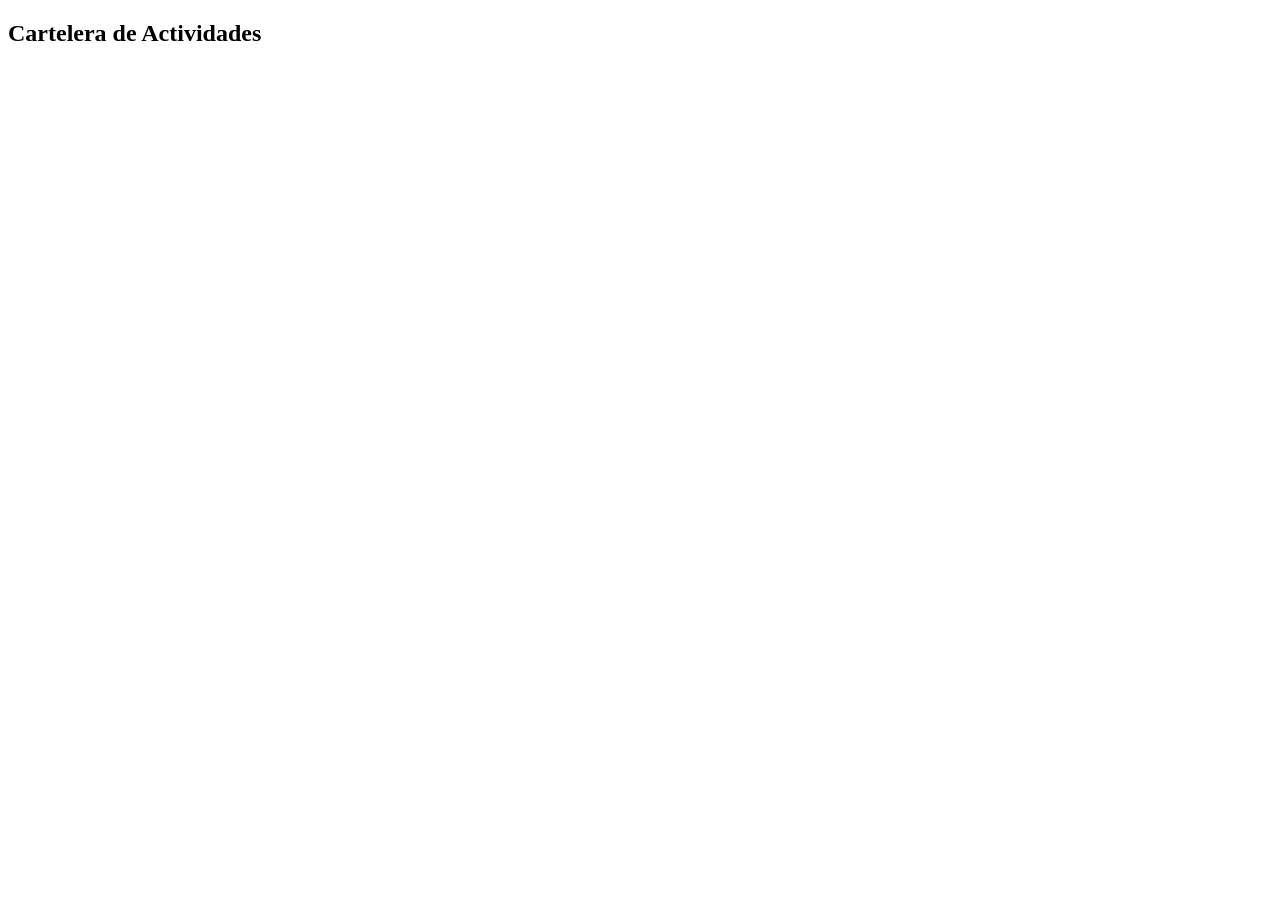
==== cartelera.html @ 78a65476 "Creacion de index:     - Creacion de header     - Uso de bootstrap     - Creacion de footer Creacion" ====
<!DOCTYPE html>
<html lang="en">
<head>
    <meta charset="UTF-8">
    <meta name="viewport" content="width=device-width, initial-scale=1.0">
    <title>Cartelera - Centro Cultural Puerto Abierto</title>
</head>
<body>
    <section class="container mt-5">
        <h2>Cartelera de Actividades</h2>
        <div></div>
    </section>
</body>
</html>
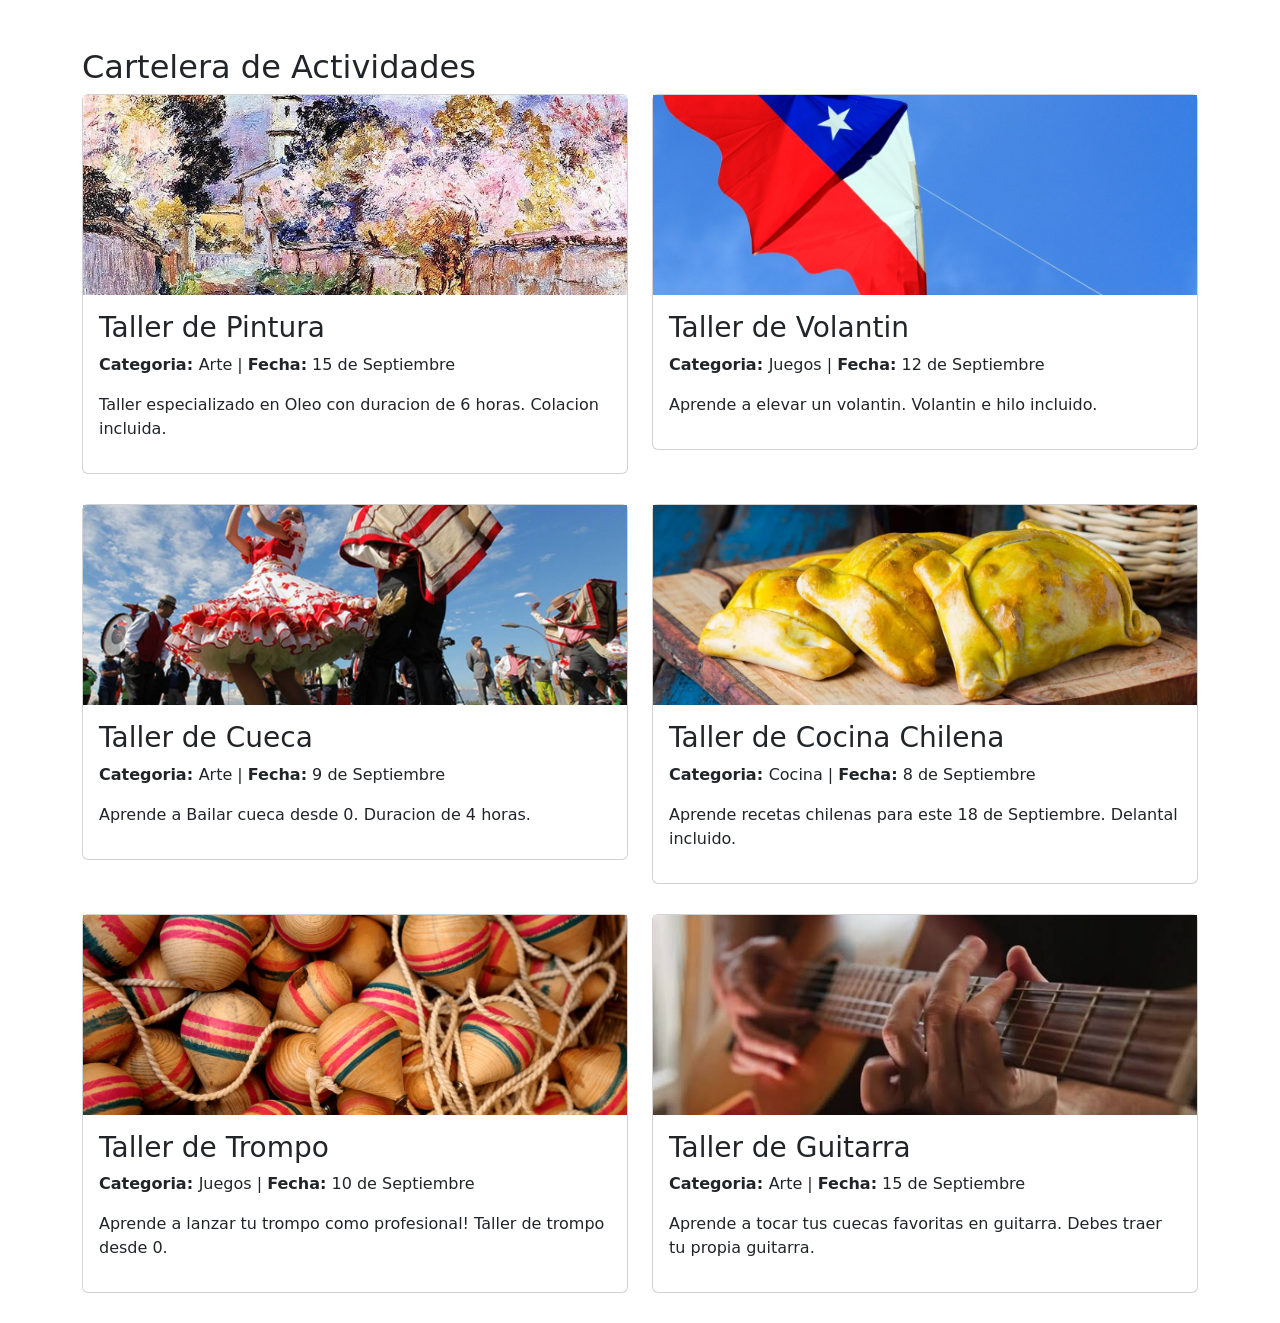
==== commit e87011ba: "Creacion de actividades en cartelera" ====
--- a/cartelera.html
+++ b/cartelera.html
@@ -4,11 +4,82 @@
     <meta charset="UTF-8">
     <meta name="viewport" content="width=device-width, initial-scale=1.0">
     <title>Cartelera - Centro Cultural Puerto Abierto</title>
+    <link rel="stylesheet" href="css/bootstrap.css">
+    <link rel="stylesheet" href="css/styles.css">
 </head>
 <body>
     <section class="container mt-5">
         <h2>Cartelera de Actividades</h2>
-        <div></div>
+        <div class="row">
+            <!-- Actividad 1 -->
+            <div class="col-md-6">
+                <div class="card">
+                    <img class="foto-actividad" src="./img/tallerpintura.jpg" alt="Taller de Pintura">
+                    <div class="card-body">
+                        <h3>Taller de Pintura</h3>
+                        <p><strong>Categoria: </strong> Arte | <strong>Fecha:</strong> 15 de Septiembre</p>
+                        <p>Taller especializado en Oleo con duracion de 6 horas. Colacion incluida.</p>
+                    </div>
+                </div>
+            </div>
+            <!-- Actividad 2 -->
+            <div class="col-md-6">
+                <div class="card">
+                    <img class="foto-actividad" src="./img/volantin.jpg" alt="Taller de Volantin">
+                    <div class="card-body">
+                        <h3>Taller de Volantin</h3>
+                        <p><strong>Categoria: </strong> Juegos | <strong>Fecha:</strong> 12 de Septiembre</p>
+                        <p>Aprende a elevar un volantin. Volantin e hilo incluido.</p>
+                    </div>
+                </div>
+            </div>
+            <!-- Actividad 3 -->
+            <div class="col-md-6">
+                <div class="card">
+                    <img class="foto-actividad" src="./img/cueca.jpg" alt="Taller de Cueca">
+                    <div class="card-body">
+                        <h3>Taller de Cueca</h3>
+                        <p><strong>Categoria: </strong> Arte | <strong>Fecha:</strong> 9 de Septiembre</p>
+                        <p>Aprende a Bailar cueca desde 0. Duracion de 4 horas. </p>
+                    </div>
+                </div>
+            </div>
+            <!-- Actividad 4 -->
+            <div class="col-md-6">
+                <div class="card">
+                    <img class="foto-actividad" src="./img/cocina.jpg" alt="Taller de Cocina Chilena">
+                    <div class="card-body">
+                        <h3>Taller de Cocina Chilena</h3>
+                        <p><strong>Categoria: </strong> Cocina | <strong>Fecha:</strong> 8 de Septiembre</p>
+                        <p>Aprende recetas chilenas para este 18 de Septiembre. Delantal incluido.</p>
+                    </div>
+                </div>
+            </div>
+            <!-- Actividad 5 -->
+            <div class="col-md-6">
+                <div class="card">
+                    <img class="foto-actividad" src="./img/trompo.webp" alt="Taller de Trompo">
+                    <div class="card-body">
+                        <h3>Taller de Trompo</h3>
+                        <p><strong>Categoria: </strong> Juegos | <strong>Fecha:</strong> 10 de Septiembre</p>
+                        <p>Aprende a lanzar tu trompo como profesional! Taller de trompo desde 0.</p>
+                    </div>
+                </div>
+            </div>
+            <!-- Actividad 6 -->
+            <div class="col-md-6">
+                <div class="card">
+                    <img class="foto-actividad" src="./img/guitarra.jpg" alt="Taller de Guitarra">
+                    <div class="card-body">
+                        <h3>Taller de Guitarra</h3>
+                        <p><strong>Categoria: </strong> Arte | <strong>Fecha:</strong> 15 de Septiembre</p>
+                        <p>Aprende a tocar tus cuecas favoritas en guitarra. Debes traer tu propia guitarra.</p>
+                    </div>
+                </div>
+            </div>
+        </div>
     </section>
+    <script src="https://cdn.jsdelivr.net/npm/@popperjs/core@2.11.8/dist/umd/popper.min.js" integrity="sha384-I7E8VVD/ismYTF4hNIPjVp/Zjvgyol6VFvRkX/vR+Vc4jQkC+hVqc2pM8ODewa9r" crossorigin="anonymous"></script>
+    <script src="https://cdn.jsdelivr.net/npm/bootstrap@5.3.8/dist/js/bootstrap.min.js" integrity="sha384-G/EV+4j2dNv+tEPo3++6LCgdCROaejBqfUeNjuKAiuXbjrxilcCdDz6ZAVfHWe1Y" crossorigin="anonymous"></script>
 </body>
 </html>
--- a/css/styles.css
+++ b/css/styles.css
@@ -0,0 +1,9 @@
+.card {
+    margin-bottom: 30px;
+}
+
+.card img {
+    height: 200px;
+    width: 100%;
+    object-fit: cover;
+}
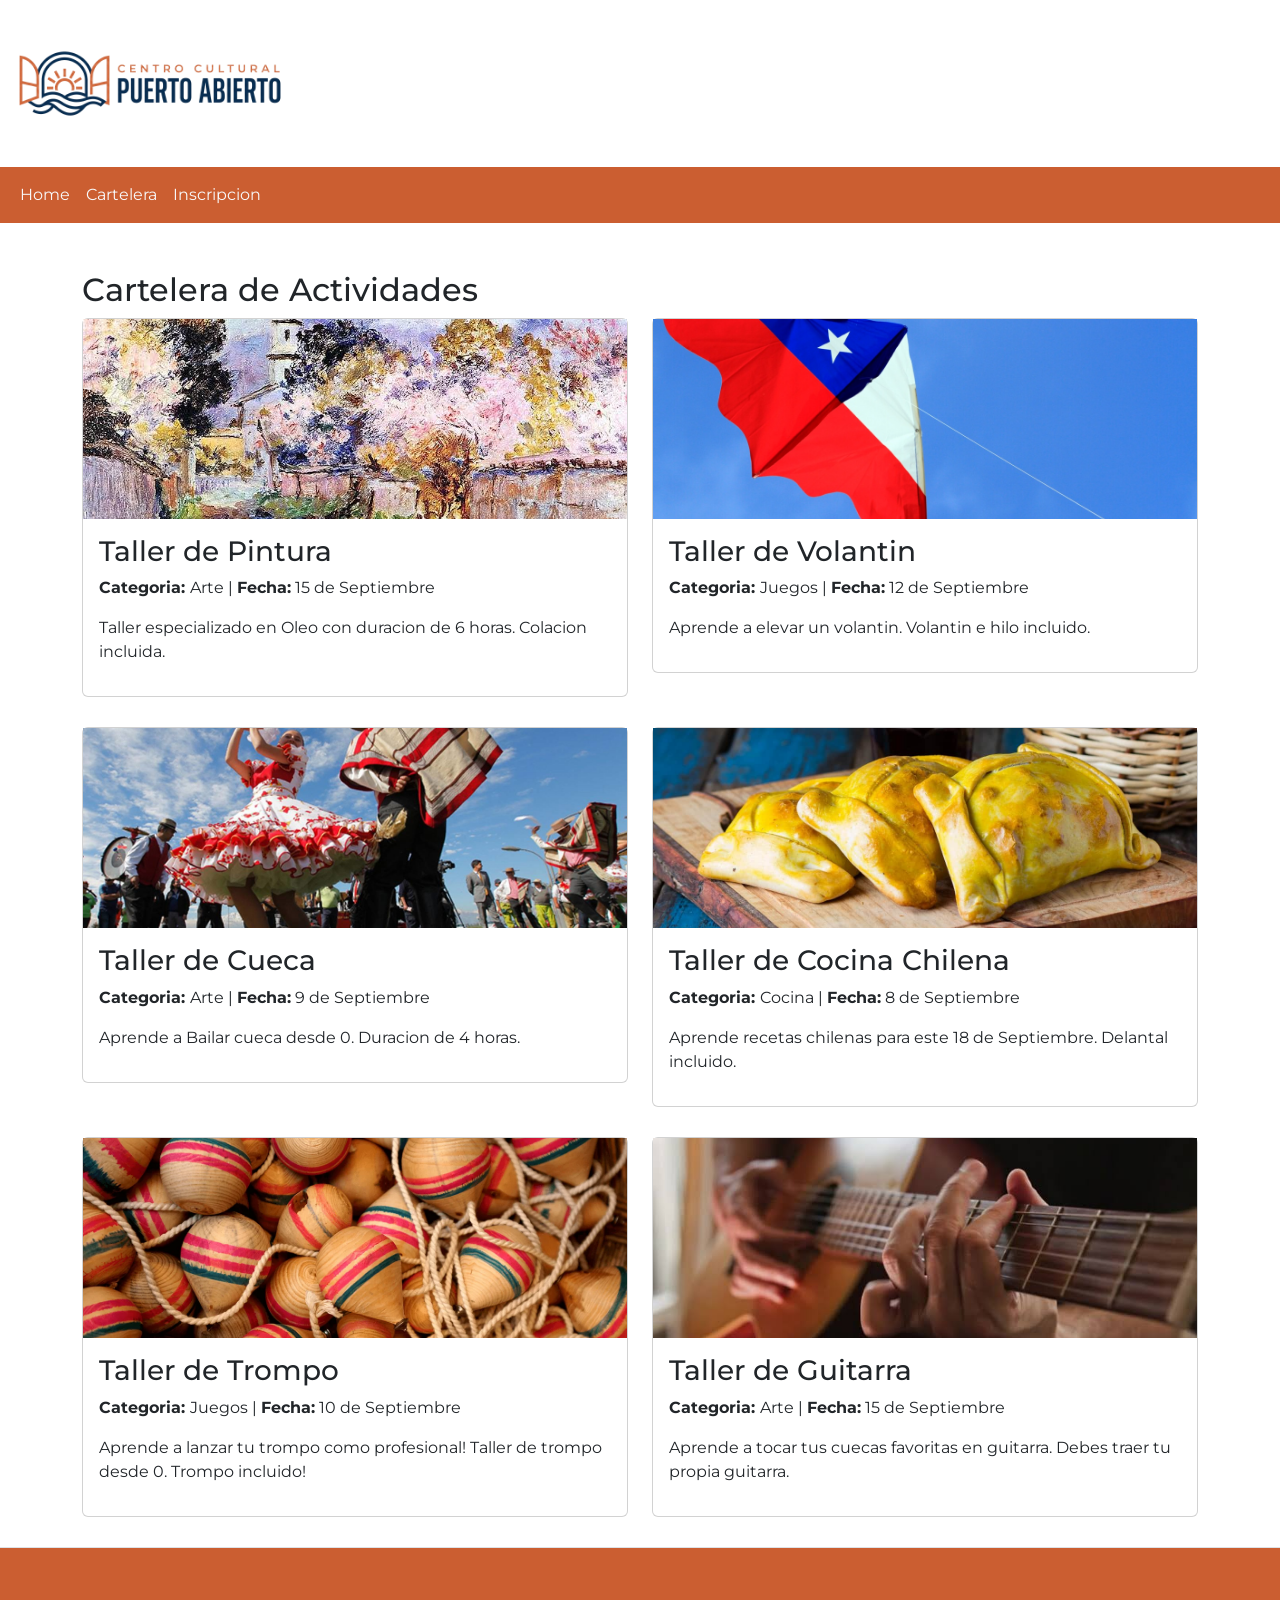
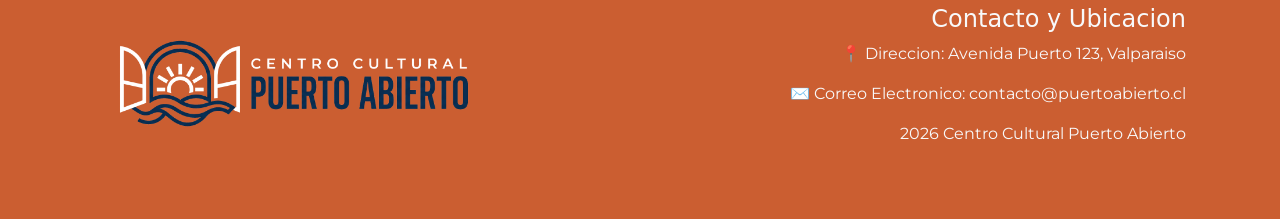
==== commit 05f0045e: "Mejora de diseño y estilos en todas las paginas. Creacion de logo con sus variantes respectivas. ano" ====
--- a/cartelera.html
+++ b/cartelera.html
@@ -4,10 +4,35 @@
     <meta charset="UTF-8">
     <meta name="viewport" content="width=device-width, initial-scale=1.0">
     <title>Cartelera - Centro Cultural Puerto Abierto</title>
+    <link href="https://fonts.googleapis.com/css2?family=Montserrat:wght@400;700&family=Oswald:wght@400;700&display=swap" rel="stylesheet">
     <link rel="stylesheet" href="css/bootstrap.css">
     <link rel="stylesheet" href="css/styles.css">
+    <link rel="icon" type="image/x-icon" href="img/favicon.ico">
 </head>
 <body>
+    <header>
+        <img src="img/logo-horizontal.png" alt="Logo de Centro Cultural Puerto Abierto" width="300">
+        <nav class="navbar navbar-expand-lg" style="background-color: #cb5e31;">
+            <div class="container-fluid">
+                <button class="navbar-toggler" type="button" data-bs-toggle="collapse" data-bs-target="#navbarSupportedContent" aria-controls="navbarSupportedContent" aria-expanded="false" aria-label="Toggle navigation">
+                <span class="navbar-toggler-icon"></span>
+                </button>
+                <div class="collapse navbar-collapse" id="navbarSupportedContent">
+                <ul class="navbar-nav me-auto mb-2 mb-lg-0">
+                    <li class="nav-item">
+                    <a class="nav-link active text-light" aria-current="page" href="index.html" >Home</a>
+                    </li>
+                    <li class="nav-item">
+                    <a class="nav-link active text-light" aria-current="page" href="#">Cartelera</a>
+                    </li>
+                    <li class="nav-item">
+                    <a class="nav-link active text-light" aria-current="page" href="inscripcion.html">Inscripcion</a>
+                    </li>
+                </ul>
+                </div>
+            </div>
+            </nav>
+    </header>
     <section class="container mt-5">
         <h2>Cartelera de Actividades</h2>
         <div class="row">
@@ -62,7 +87,7 @@
                     <div class="card-body">
                         <h3>Taller de Trompo</h3>
                         <p><strong>Categoria: </strong> Juegos | <strong>Fecha:</strong> 10 de Septiembre</p>
-                        <p>Aprende a lanzar tu trompo como profesional! Taller de trompo desde 0.</p>
+                        <p>Aprende a lanzar tu trompo como profesional! Taller de trompo desde 0. Trompo incluido!</p>
                     </div>
                 </div>
             </div>
@@ -79,6 +104,21 @@
             </div>
         </div>
     </section>
+    <footer class="text-end py-4 mt-auto border-top" style="background-color: #cb5e31;">
+        <div class="container px-4 text-light">
+            <div class="row align-items-center">
+                <div class="col-md-6 text-center text-md-start mb-3 mb-md-0">
+                    <img src="img/logo-horizontal-blanco.png" alt="Logo Centro Cultural Puerto Abierto" width="400">
+                </div>
+                <div class="col-md-6 text-center text-md-end">
+                    <h4>Contacto y Ubicacion</h4>
+                    <p>📍 Direccion: Avenida Puerto 123, Valparaiso</p>
+                    <p>✉️ Correo Electronico: contacto@puertoabierto.cl</p>
+                    <p>2026 Centro Cultural Puerto Abierto</p>
+                </div>
+            </div>
+        </div>
+    </footer>
     <script src="https://cdn.jsdelivr.net/npm/@popperjs/core@2.11.8/dist/umd/popper.min.js" integrity="sha384-I7E8VVD/ismYTF4hNIPjVp/Zjvgyol6VFvRkX/vR+Vc4jQkC+hVqc2pM8ODewa9r" crossorigin="anonymous"></script>
     <script src="https://cdn.jsdelivr.net/npm/bootstrap@5.3.8/dist/js/bootstrap.min.js" integrity="sha384-G/EV+4j2dNv+tEPo3++6LCgdCROaejBqfUeNjuKAiuXbjrxilcCdDz6ZAVfHWe1Y" crossorigin="anonymous"></script>
 </body>
--- a/css/styles.css
+++ b/css/styles.css
@@ -6,4 +6,68 @@
     height: 200px;
     width: 100%;
     object-fit: cover;
-}+}
+
+#rowCarruselHero{
+    height: 500px;
+}
+
+.fotoCarrusel{
+    max-width: 70vh;
+}
+
+.boton-flotante{
+    position: absolute;
+    bottom: 30px;
+    left: 17%;
+    z-index: 10;
+}
+
+#foto-centro-quienes-somos{
+    width: 100%;
+    object-fit: cover;
+    border-radius: 8px;
+}
+
+.hero {
+    background: url(/img/fondo-gam.jpg) center;
+    background-size: cover;
+    padding-top: 150px;
+    padding-bottom: 150px;
+}
+
+.capa-difuminado{
+    position: absolute;
+    top: 0;
+    left: 0;
+    width: 100%;
+    height: 100%;
+    background-color: rgba(0,0, 0,0.4);
+    backdrop-filter: blur(8px);
+    z-index: 1;
+}
+
+.hero-contenido{
+    z-index: 2;
+}
+
+h1 {
+    font-family: 'Oswald', sans-serif;
+}
+
+h2 {
+    font-family: 'Montserrat', sans-serif;
+}
+
+h3 {
+    font-family: 'Montserrat', sans-serif;
+}
+
+a {
+    font-family: 'Montserrat', sans-serif;
+}
+p {
+    font-family: 'Montserrat', sans-serif;
+}
+
+
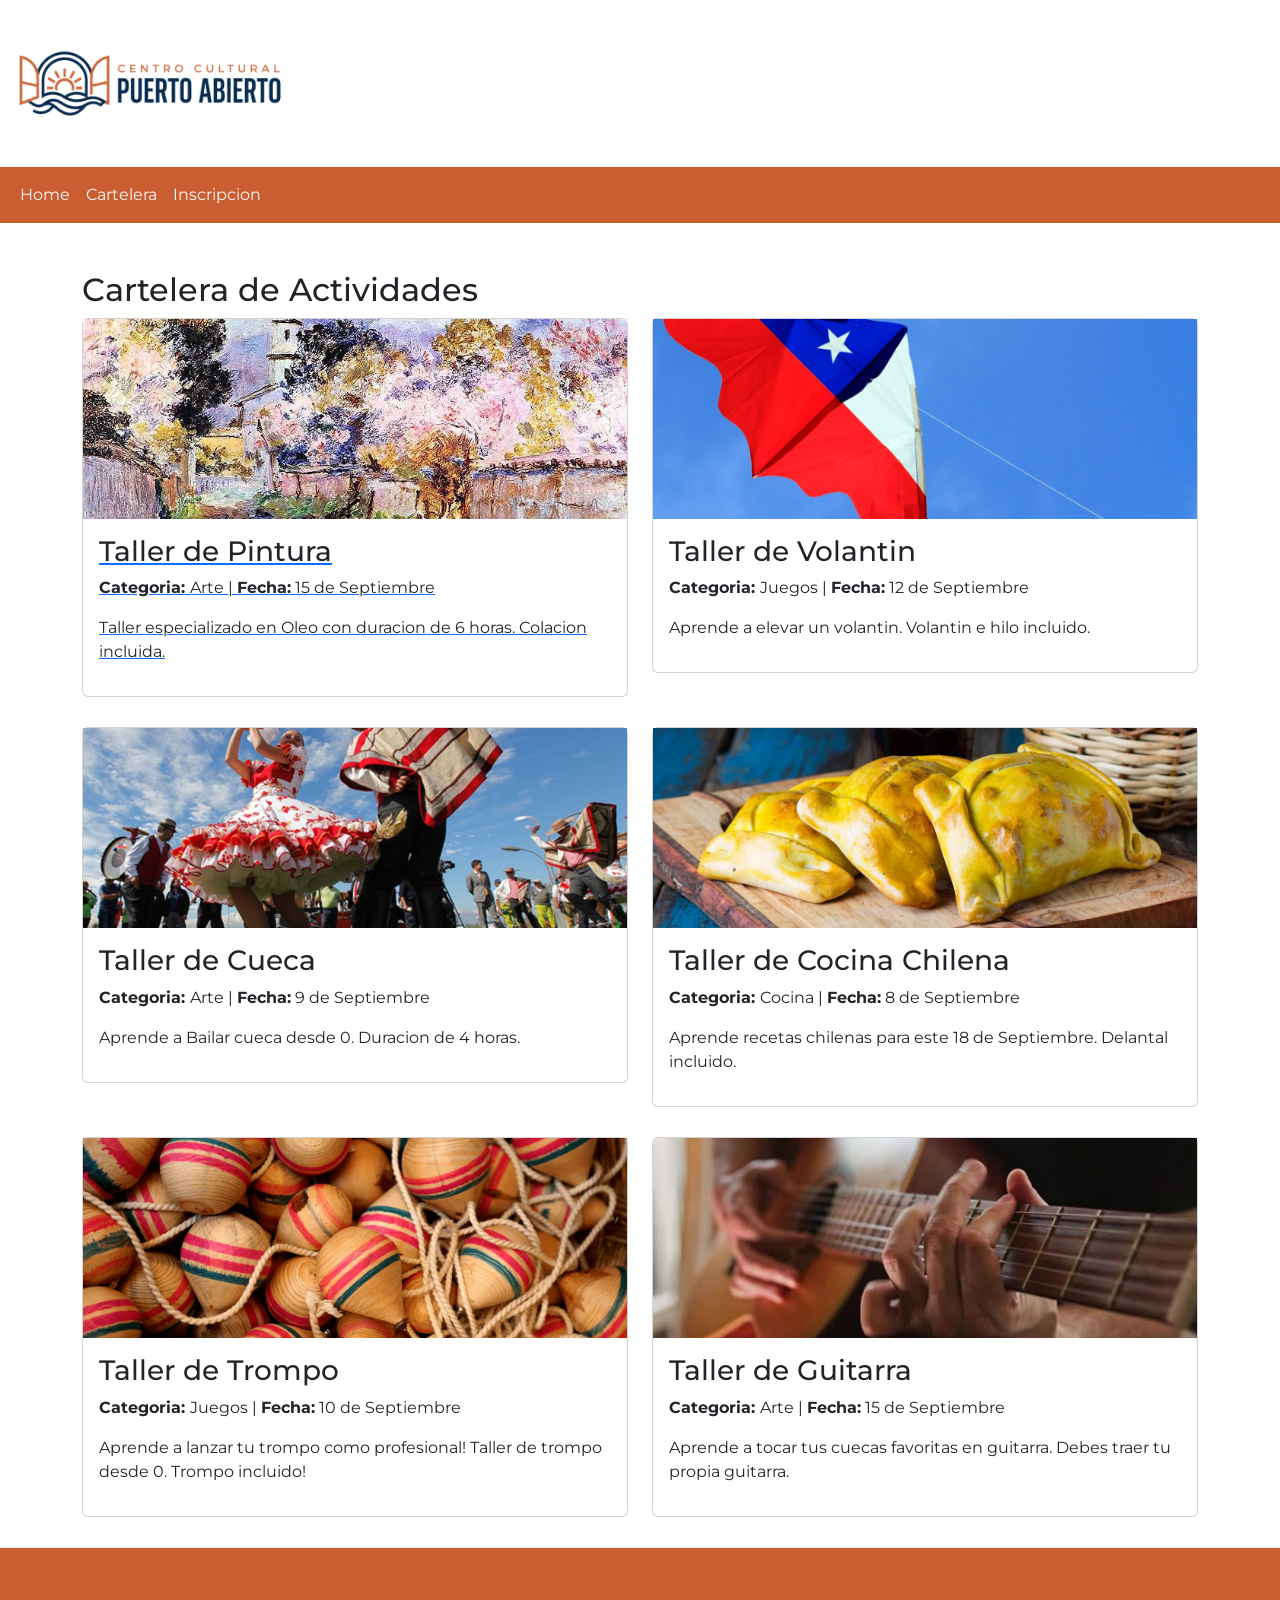
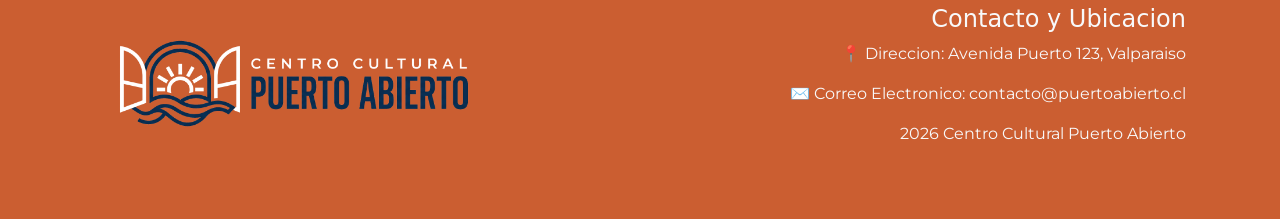
==== commit be794823: "href a cartelera" ====
--- a/cartelera.html
+++ b/cartelera.html
@@ -38,6 +38,7 @@
         <div class="row">
             <!-- Actividad 1 -->
             <div class="col-md-6">
+                <a href="inscripcion.html">
                 <div class="card">
                     <img class="foto-actividad" src="./img/tallerpintura.jpg" alt="Taller de Pintura">
                     <div class="card-body">
@@ -46,6 +47,7 @@
                         <p>Taller especializado en Oleo con duracion de 6 horas. Colacion incluida.</p>
                     </div>
                 </div>
+                </a>
             </div>
             <!-- Actividad 2 -->
             <div class="col-md-6">
--- a/css/styles.css
+++ b/css/styles.css
@@ -30,7 +30,7 @@
 }
 
 .hero {
-    background: url(/img/fondo-gam.jpg) center;
+    background: url(./img/fondo-gam.jpg) center;
     background-size: cover;
     padding-top: 150px;
     padding-bottom: 150px;
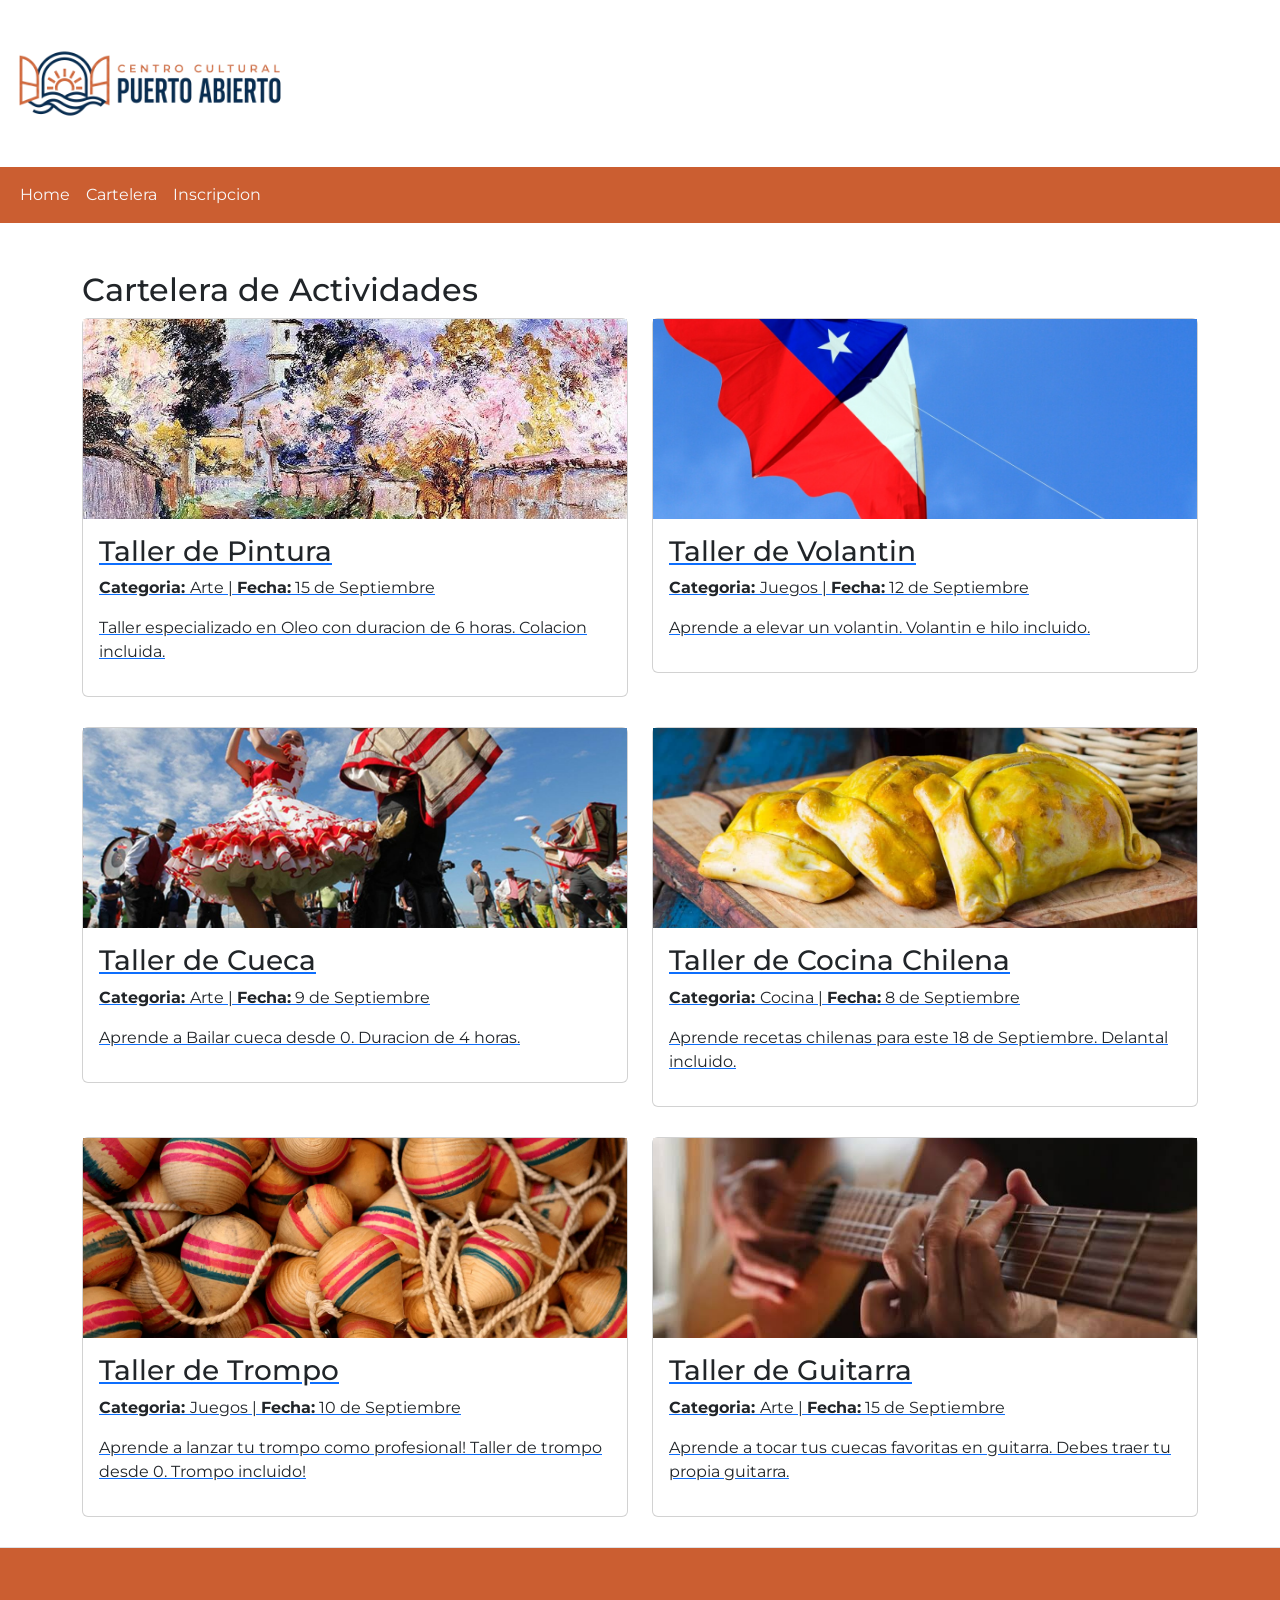
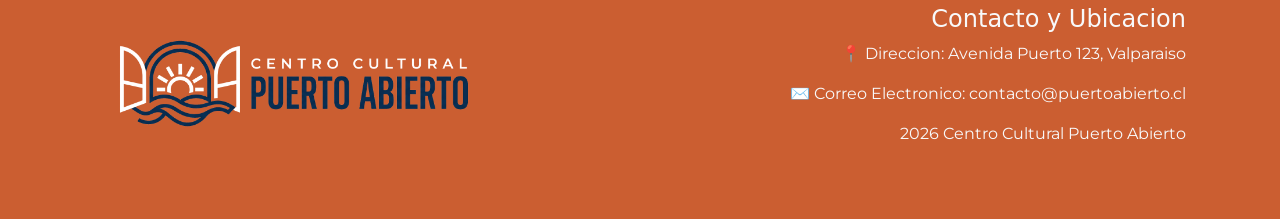
==== commit b63b82bb: "toda la cartelera clickeable" ====
--- a/cartelera.html
+++ b/cartelera.html
@@ -51,6 +51,7 @@
             </div>
             <!-- Actividad 2 -->
             <div class="col-md-6">
+                <a href="inscripcion.html">
                 <div class="card">
                     <img class="foto-actividad" src="./img/volantin.jpg" alt="Taller de Volantin">
                     <div class="card-body">
@@ -59,9 +60,11 @@
                         <p>Aprende a elevar un volantin. Volantin e hilo incluido.</p>
                     </div>
                 </div>
+                </a>
             </div>
             <!-- Actividad 3 -->
             <div class="col-md-6">
+                <a href="inscripcion.html">
                 <div class="card">
                     <img class="foto-actividad" src="./img/cueca.jpg" alt="Taller de Cueca">
                     <div class="card-body">
@@ -70,9 +73,11 @@
                         <p>Aprende a Bailar cueca desde 0. Duracion de 4 horas. </p>
                     </div>
                 </div>
+                </a>
             </div>
             <!-- Actividad 4 -->
             <div class="col-md-6">
+                <a href="inscripcion.html">
                 <div class="card">
                     <img class="foto-actividad" src="./img/cocina.jpg" alt="Taller de Cocina Chilena">
                     <div class="card-body">
@@ -81,9 +86,11 @@
                         <p>Aprende recetas chilenas para este 18 de Septiembre. Delantal incluido.</p>
                     </div>
                 </div>
+                </a>
             </div>
             <!-- Actividad 5 -->
             <div class="col-md-6">
+                <a href="inscripcion.html">
                 <div class="card">
                     <img class="foto-actividad" src="./img/trompo.webp" alt="Taller de Trompo">
                     <div class="card-body">
@@ -92,9 +99,11 @@
                         <p>Aprende a lanzar tu trompo como profesional! Taller de trompo desde 0. Trompo incluido!</p>
                     </div>
                 </div>
+                </a>
             </div>
             <!-- Actividad 6 -->
             <div class="col-md-6">
+                <a href="inscripcion.html">
                 <div class="card">
                     <img class="foto-actividad" src="./img/guitarra.jpg" alt="Taller de Guitarra">
                     <div class="card-body">
@@ -103,6 +112,7 @@
                         <p>Aprende a tocar tus cuecas favoritas en guitarra. Debes traer tu propia guitarra.</p>
                     </div>
                 </div>
+                </a>
             </div>
         </div>
     </section>
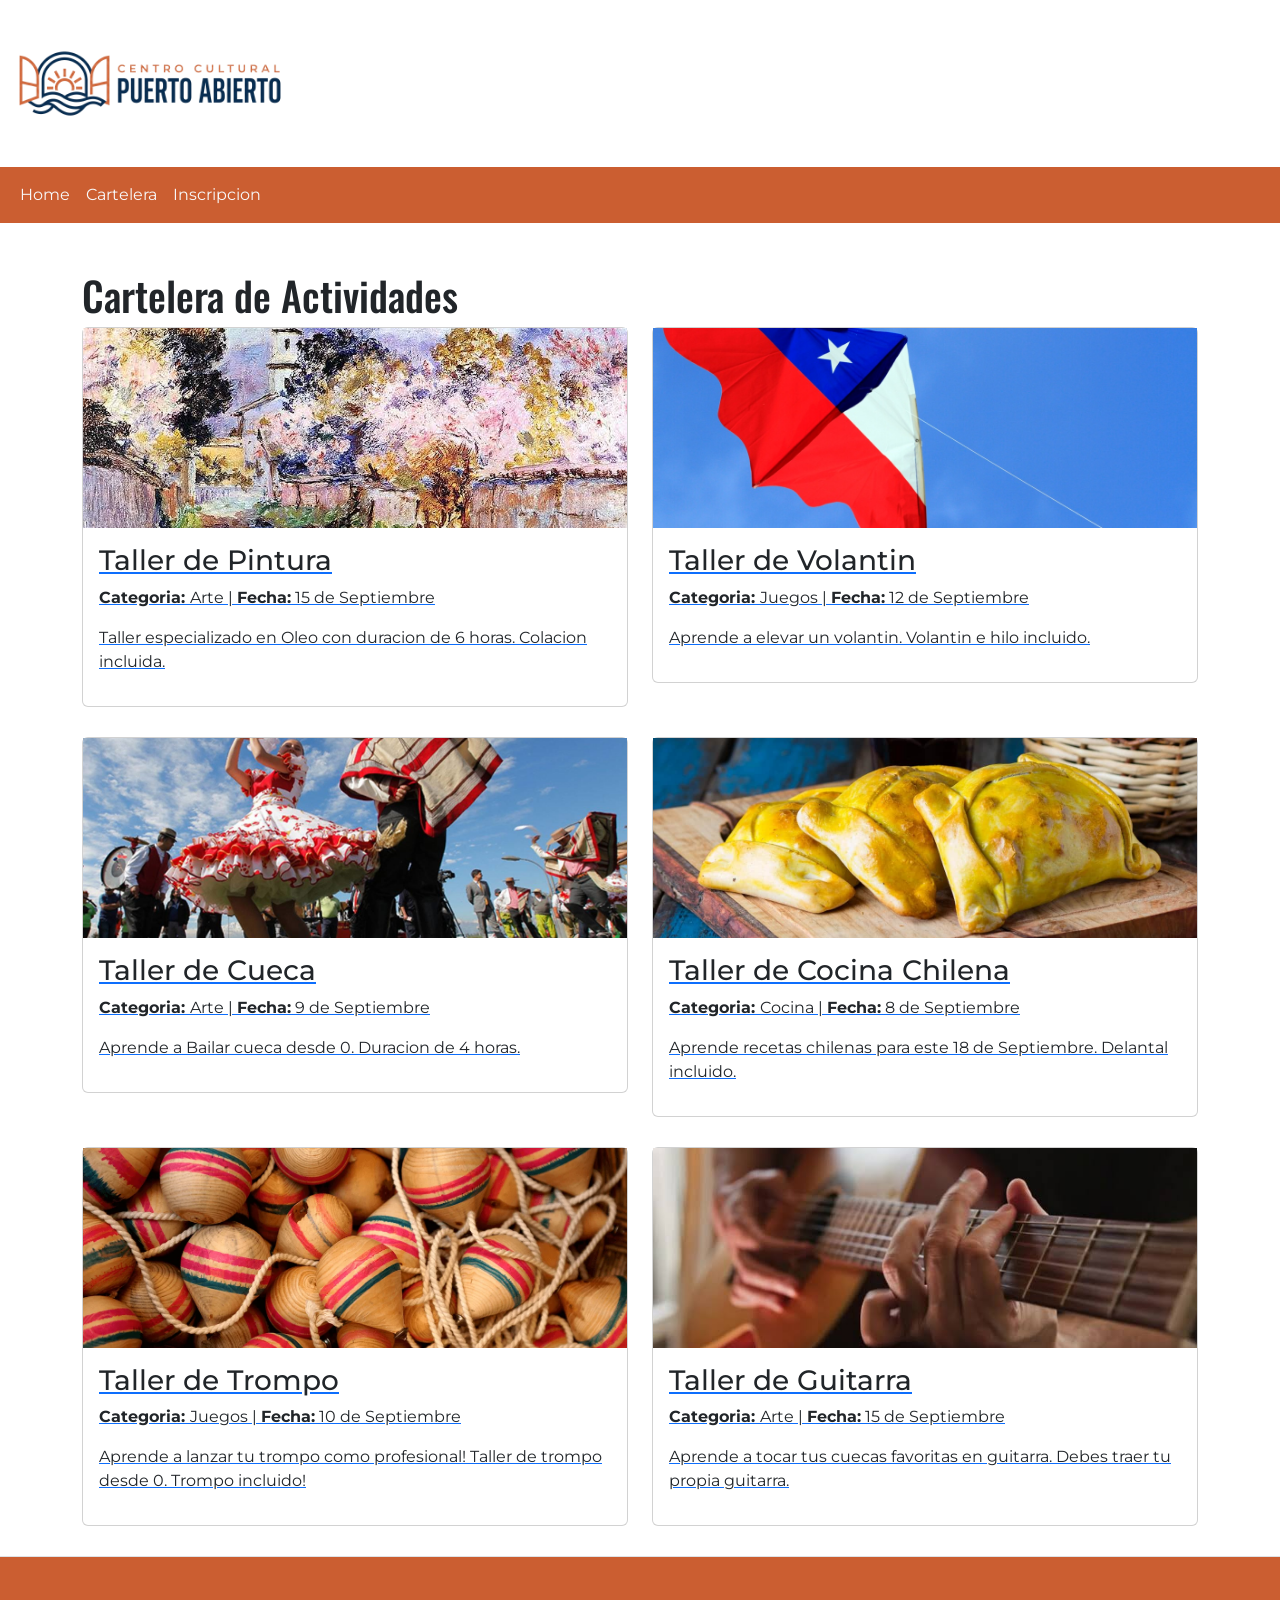
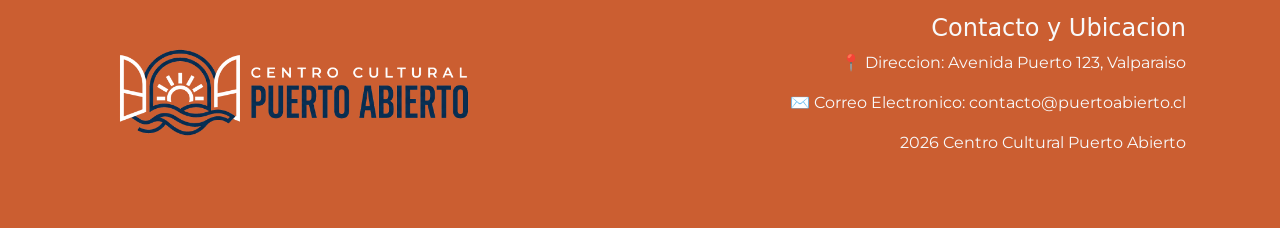
==== commit 897dc91b: "Fix menor Arreglados ALT vacios, active's sobrantes de bootstrap y falta de etiqueta main en cartele" ====
--- a/cartelera.html
+++ b/cartelera.html
@@ -11,7 +11,9 @@
 </head>
 <body>
     <header>
-        <img src="img/logo-horizontal.png" alt="Logo de Centro Cultural Puerto Abierto" width="300">
+        <a href="index.html">
+            <img src="img/logo-horizontal.png" alt="Logo de Centro Cultural Puerto Abierto" width="300">
+        </a>
         <nav class="navbar navbar-expand-lg" style="background-color: #cb5e31;">
             <div class="container-fluid">
                 <button class="navbar-toggler" type="button" data-bs-toggle="collapse" data-bs-target="#navbarSupportedContent" aria-controls="navbarSupportedContent" aria-expanded="false" aria-label="Toggle navigation">
@@ -20,102 +22,104 @@
                 <div class="collapse navbar-collapse" id="navbarSupportedContent">
                 <ul class="navbar-nav me-auto mb-2 mb-lg-0">
                     <li class="nav-item">
-                    <a class="nav-link active text-light" aria-current="page" href="index.html" >Home</a>
+                    <a class="nav-link text-light" aria-current="page" href="index.html" >Home</a>
                     </li>
                     <li class="nav-item">
                     <a class="nav-link active text-light" aria-current="page" href="#">Cartelera</a>
                     </li>
                     <li class="nav-item">
-                    <a class="nav-link active text-light" aria-current="page" href="inscripcion.html">Inscripcion</a>
+                    <a class="nav-link text-light" aria-current="page" href="inscripcion.html">Inscripcion</a>
                     </li>
                 </ul>
                 </div>
             </div>
             </nav>
     </header>
-    <section class="container mt-5">
-        <h2>Cartelera de Actividades</h2>
-        <div class="row">
-            <!-- Actividad 1 -->
-            <div class="col-md-6">
-                <a href="inscripcion.html">
-                <div class="card">
-                    <img class="foto-actividad" src="./img/tallerpintura.jpg" alt="Taller de Pintura">
-                    <div class="card-body">
-                        <h3>Taller de Pintura</h3>
-                        <p><strong>Categoria: </strong> Arte | <strong>Fecha:</strong> 15 de Septiembre</p>
-                        <p>Taller especializado en Oleo con duracion de 6 horas. Colacion incluida.</p>
+    <main>
+        <section class="container mt-5">
+            <h1>Cartelera de Actividades</h1>
+            <div class="row">
+                <!-- Actividad 1 -->
+                <div class="col-md-6">
+                    <a href="inscripcion.html">
+                    <div class="card">
+                        <img class="foto-actividad" src="./img/tallerpintura.jpg" alt="Taller de Pintura">
+                        <div class="card-body">
+                            <h3>Taller de Pintura</h3>
+                            <p><strong>Categoria: </strong> Arte | <strong>Fecha:</strong> 15 de Septiembre</p>
+                            <p>Taller especializado en Oleo con duracion de 6 horas. Colacion incluida.</p>
+                        </div>
                     </div>
+                    </a>
                 </div>
-                </a>
+                <!-- Actividad 2 -->
+                <div class="col-md-6">
+                    <a href="inscripcion.html">
+                    <div class="card">
+                        <img class="foto-actividad" src="./img/volantin.jpg" alt="Taller de Volantin">
+                        <div class="card-body">
+                            <h3>Taller de Volantin</h3>
+                            <p><strong>Categoria: </strong> Juegos | <strong>Fecha:</strong> 12 de Septiembre</p>
+                            <p>Aprende a elevar un volantin. Volantin e hilo incluido.</p>
+                        </div>
+                    </div>
+                    </a>
+                </div>
+                <!-- Actividad 3 -->
+                <div class="col-md-6">
+                    <a href="inscripcion.html">
+                    <div class="card">
+                        <img class="foto-actividad" src="./img/cueca.jpg" alt="Taller de Cueca">
+                        <div class="card-body">
+                            <h3>Taller de Cueca</h3>
+                            <p><strong>Categoria: </strong> Arte | <strong>Fecha:</strong> 9 de Septiembre</p>
+                            <p>Aprende a Bailar cueca desde 0. Duracion de 4 horas. </p>
+                        </div>
+                    </div>
+                    </a>
+                </div>
+                <!-- Actividad 4 -->
+                <div class="col-md-6">
+                    <a href="inscripcion.html">
+                    <div class="card">
+                        <img class="foto-actividad" src="./img/cocina.jpg" alt="Taller de Cocina Chilena">
+                        <div class="card-body">
+                            <h3>Taller de Cocina Chilena</h3>
+                            <p><strong>Categoria: </strong> Cocina | <strong>Fecha:</strong> 8 de Septiembre</p>
+                            <p>Aprende recetas chilenas para este 18 de Septiembre. Delantal incluido.</p>
+                        </div>
+                    </div>
+                    </a>
+                </div>
+                <!-- Actividad 5 -->
+                <div class="col-md-6">
+                    <a href="inscripcion.html">
+                    <div class="card">
+                        <img class="foto-actividad" src="./img/trompo.webp" alt="Taller de Trompo">
+                        <div class="card-body">
+                            <h3>Taller de Trompo</h3>
+                            <p><strong>Categoria: </strong> Juegos | <strong>Fecha:</strong> 10 de Septiembre</p>
+                            <p>Aprende a lanzar tu trompo como profesional! Taller de trompo desde 0. Trompo incluido!</p>
+                        </div>
+                    </div>
+                    </a>
+                </div>
+                <!-- Actividad 6 -->
+                <div class="col-md-6">
+                    <a href="inscripcion.html">
+                    <div class="card">
+                        <img class="foto-actividad" src="./img/guitarra.jpg" alt="Taller de Guitarra">
+                        <div class="card-body">
+                            <h3>Taller de Guitarra</h3>
+                            <p><strong>Categoria: </strong> Arte | <strong>Fecha:</strong> 15 de Septiembre</p>
+                            <p>Aprende a tocar tus cuecas favoritas en guitarra. Debes traer tu propia guitarra.</p>
+                        </div>
+                    </div>
+                    </a>
+                </div>
             </div>
-            <!-- Actividad 2 -->
-            <div class="col-md-6">
-                <a href="inscripcion.html">
-                <div class="card">
-                    <img class="foto-actividad" src="./img/volantin.jpg" alt="Taller de Volantin">
-                    <div class="card-body">
-                        <h3>Taller de Volantin</h3>
-                        <p><strong>Categoria: </strong> Juegos | <strong>Fecha:</strong> 12 de Septiembre</p>
-                        <p>Aprende a elevar un volantin. Volantin e hilo incluido.</p>
-                    </div>
-                </div>
-                </a>
-            </div>
-            <!-- Actividad 3 -->
-            <div class="col-md-6">
-                <a href="inscripcion.html">
-                <div class="card">
-                    <img class="foto-actividad" src="./img/cueca.jpg" alt="Taller de Cueca">
-                    <div class="card-body">
-                        <h3>Taller de Cueca</h3>
-                        <p><strong>Categoria: </strong> Arte | <strong>Fecha:</strong> 9 de Septiembre</p>
-                        <p>Aprende a Bailar cueca desde 0. Duracion de 4 horas. </p>
-                    </div>
-                </div>
-                </a>
-            </div>
-            <!-- Actividad 4 -->
-            <div class="col-md-6">
-                <a href="inscripcion.html">
-                <div class="card">
-                    <img class="foto-actividad" src="./img/cocina.jpg" alt="Taller de Cocina Chilena">
-                    <div class="card-body">
-                        <h3>Taller de Cocina Chilena</h3>
-                        <p><strong>Categoria: </strong> Cocina | <strong>Fecha:</strong> 8 de Septiembre</p>
-                        <p>Aprende recetas chilenas para este 18 de Septiembre. Delantal incluido.</p>
-                    </div>
-                </div>
-                </a>
-            </div>
-            <!-- Actividad 5 -->
-            <div class="col-md-6">
-                <a href="inscripcion.html">
-                <div class="card">
-                    <img class="foto-actividad" src="./img/trompo.webp" alt="Taller de Trompo">
-                    <div class="card-body">
-                        <h3>Taller de Trompo</h3>
-                        <p><strong>Categoria: </strong> Juegos | <strong>Fecha:</strong> 10 de Septiembre</p>
-                        <p>Aprende a lanzar tu trompo como profesional! Taller de trompo desde 0. Trompo incluido!</p>
-                    </div>
-                </div>
-                </a>
-            </div>
-            <!-- Actividad 6 -->
-            <div class="col-md-6">
-                <a href="inscripcion.html">
-                <div class="card">
-                    <img class="foto-actividad" src="./img/guitarra.jpg" alt="Taller de Guitarra">
-                    <div class="card-body">
-                        <h3>Taller de Guitarra</h3>
-                        <p><strong>Categoria: </strong> Arte | <strong>Fecha:</strong> 15 de Septiembre</p>
-                        <p>Aprende a tocar tus cuecas favoritas en guitarra. Debes traer tu propia guitarra.</p>
-                    </div>
-                </div>
-                </a>
-            </div>
-        </div>
-    </section>
+        </section>
+    </main>
     <footer class="text-end py-4 mt-auto border-top" style="background-color: #cb5e31;">
         <div class="container px-4 text-light">
             <div class="row align-items-center">
--- a/css/styles.css
+++ b/css/styles.css
@@ -30,7 +30,7 @@
 }
 
 .hero {
-    background: url(./img/fondo-gam.jpg) center;
+    background: url(https://gam.cl/media/images/0000001300_Fachada_GAM_alta.max-1200x900.jpg) center;
     background-size: cover;
     padding-top: 150px;
     padding-bottom: 150px;
